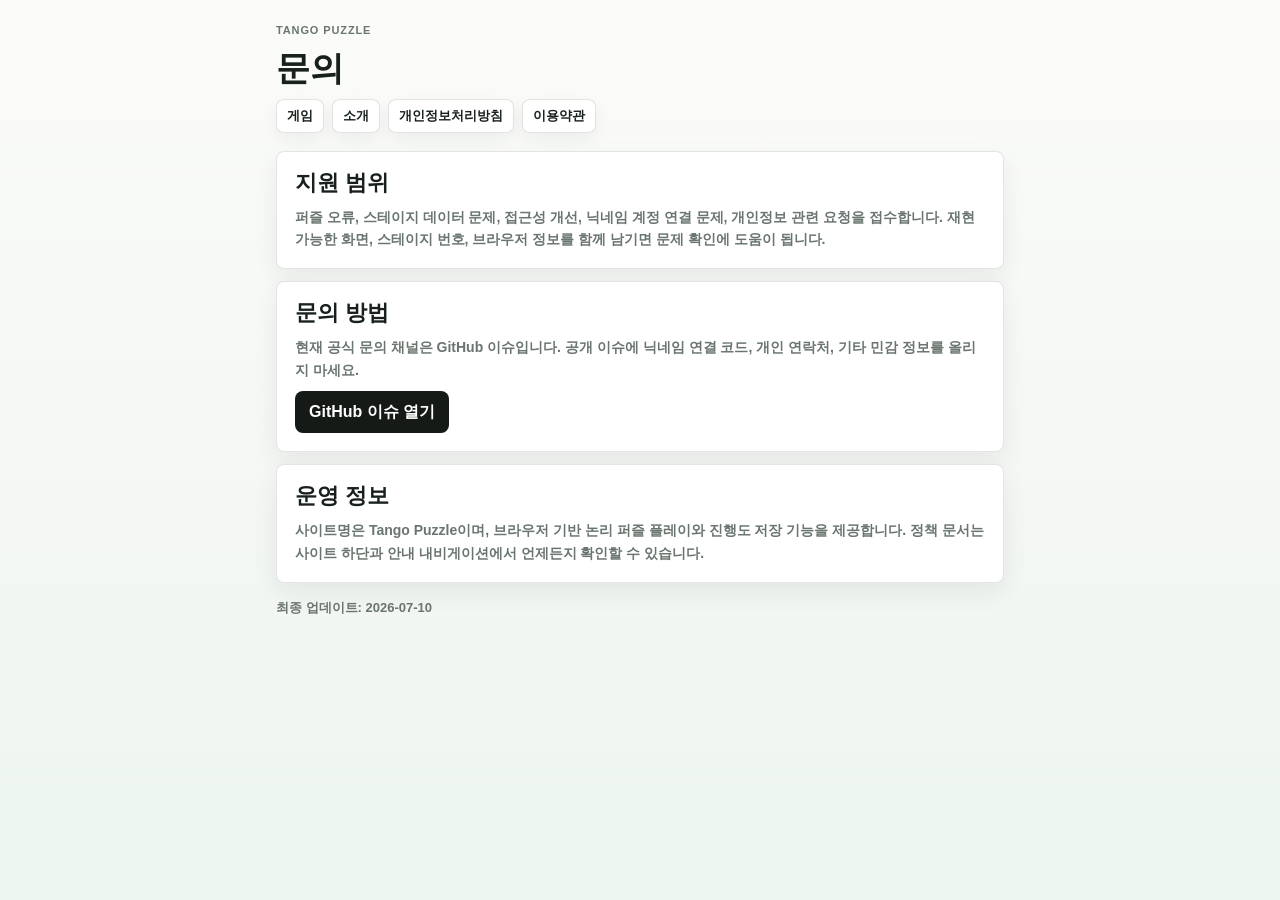
==== contact.html @ cd2e4e05 "Prepare site for AdSense review" ====
<!doctype html>
<html lang="ko">
  <head>
    <meta charset="UTF-8" />
    <meta name="viewport" content="width=device-width, initial-scale=1.0" />
    <title>문의 - Tango</title>
    <meta
      name="description"
      content="Contact page for Tango puzzle game support, issue reports, privacy requests, and puzzle feedback."
    />
    <link rel="stylesheet" href="./assets/web/styles.css?v=20260710-adsense" />
  </head>
  <body>
    <main class="policy-shell">
      <header class="policy-header">
        <p class="eyebrow">Tango Puzzle</p>
        <h1>문의</h1>
        <nav class="site-nav" aria-label="정책 페이지">
          <a href="./index.html">게임</a>
          <a href="./index.html#about">소개</a>
          <a href="./privacy.html">개인정보처리방침</a>
          <a href="./terms.html">이용약관</a>
        </nav>
      </header>

      <section class="policy-content" aria-label="문의 본문">
        <article class="info-block">
          <h2>지원 범위</h2>
          <p>
            퍼즐 오류, 스테이지 데이터 문제, 접근성 개선, 닉네임 계정 연결 문제, 개인정보 관련 요청을
            접수합니다. 재현 가능한 화면, 스테이지 번호, 브라우저 정보를 함께 남기면 문제 확인에 도움이
            됩니다.
          </p>
        </article>

        <article class="info-block">
          <h2>문의 방법</h2>
          <p>
            현재 공식 문의 채널은 GitHub 이슈입니다. 공개 이슈에 닉네임 연결 코드, 개인 연락처, 기타
            민감 정보를 올리지 마세요.
          </p>
          <a class="primary-button policy-action" href="https://github.com/choisw2718/Game_Tango/issues">
            GitHub 이슈 열기
          </a>
        </article>

        <article class="info-block">
          <h2>운영 정보</h2>
          <p>
            사이트명은 Tango Puzzle이며, 브라우저 기반 논리 퍼즐 플레이와 진행도 저장 기능을 제공합니다.
            정책 문서는 사이트 하단과 안내 내비게이션에서 언제든지 확인할 수 있습니다.
          </p>
        </article>

        <p class="policy-updated">최종 업데이트: 2026-07-10</p>
      </section>
    </main>
  </body>
</html>
---- assets/web/styles.css ----
:root {
  --page-bg: #f4f7f3;
  --surface: #ffffff;
  --surface-strong: #eef4ef;
  --line: #dce4dd;
  --text: #18201c;
  --muted: #69756e;
  --button: #151a17;
  --button-text: #ffffff;
  --disabled: #e1e5ea;
  --disabled-text: #8b949e;
  --condition: #59645e;
  --focus: #1d6fd8;
  --error: #d93a2f;
  --success: #0f7c55;
  --accent: #0f8f65;
  --accent-soft: #e6f7ee;
  --hard-accent: #c2475a;
  --hard-soft: #fff0f3;
  --sun: #f0ca2e;
  --shadow: 0 18px 44px rgb(24 32 28 / 0.12);
}

* {
  box-sizing: border-box;
}

body {
  min-height: 100vh;
  margin: 0;
  background:
    linear-gradient(180deg, #fbfcfa 0%, var(--page-bg) 54%, #edf6f1 100%);
  color: var(--text);
  font-family:
    Inter,
    "Segoe UI",
    "Apple SD Gothic Neo",
    "Noto Sans KR",
    sans-serif;
}

button {
  font: inherit;
  touch-action: manipulation;
  -webkit-tap-highlight-color: transparent;
}

.app-shell {
  width: min(100%, 760px);
  margin: 0 auto;
  padding: 20px 16px 34px;
}

.topbar {
  display: flex;
  align-items: center;
  justify-content: space-between;
  gap: 16px;
  margin-bottom: 22px;
}

.topbar-actions {
  display: flex;
  align-items: center;
  gap: 8px;
}

.site-nav {
  display: flex;
  flex-wrap: wrap;
  gap: 8px;
  margin: -8px 0 22px;
}

.site-nav a {
  display: inline-flex;
  min-height: 34px;
  align-items: center;
  border: 1px solid rgb(24 32 28 / 0.12);
  border-radius: 8px;
  padding: 7px 10px;
  background: rgb(255 255 255 / 0.84);
  color: var(--text);
  font-size: 13px;
  font-weight: 900;
  text-decoration: none;
  box-shadow: 0 6px 16px rgb(24 32 28 / 0.06);
}

.site-nav a:hover,
.site-nav a:focus-visible {
  border-color: color-mix(in srgb, var(--accent) 46%, white);
  color: var(--accent);
}

.account-bar {
  display: flex;
  min-width: 0;
  flex: 1;
  align-items: center;
  justify-content: flex-end;
  gap: 8px;
}

.account-label {
  color: var(--muted);
  font-size: 12px;
  font-weight: 900;
}

#accountNickname {
  max-width: 140px;
  overflow: hidden;
  text-overflow: ellipsis;
  white-space: nowrap;
  font-size: 14px;
}

.link-code-text {
  border-radius: 8px;
  padding: 8px 10px;
  background: var(--accent-soft);
  color: var(--accent);
  font-size: 13px;
  font-weight: 900;
  white-space: nowrap;
}

.eyebrow {
  margin: 0 0 2px;
  color: var(--muted);
  font-size: 11px;
  font-weight: 800;
  letter-spacing: 0.08em;
  text-transform: uppercase;
}

h1,
h2 {
  margin: 0;
  line-height: 1;
}

h1 {
  font-size: 32px;
  letter-spacing: 0;
}

h2 {
  font-size: 20px;
}

.menu-tab {
  min-height: 38px;
  border: 1px solid rgb(24 32 28 / 0.12);
  border-radius: 8px;
  padding: 8px 16px;
  background: rgb(255 255 255 / 0.86);
  color: var(--text);
  cursor: pointer;
  font-weight: 900;
  box-shadow: 0 8px 20px rgb(24 32 28 / 0.08);
}

.menu-tab.is-active {
  border-color: var(--button);
  background: var(--button);
  color: var(--button-text);
}

.tutorial-tab {
  background: var(--accent-soft);
  color: var(--accent);
}

.screen {
  width: 100%;
}

.site-info {
  display: grid;
  gap: 12px;
  margin-top: 30px;
  padding-top: 22px;
  border-top: 1px solid var(--line);
}

.info-block {
  display: grid;
  gap: 10px;
  border: 1px solid rgb(24 32 28 / 0.12);
  border-radius: 8px;
  padding: 18px;
  background: var(--surface);
  box-shadow: 0 10px 26px rgb(24 32 28 / 0.07);
}

.info-block h2 {
  font-size: 22px;
  line-height: 1.18;
}

.info-block p {
  margin: 0;
  color: var(--muted);
  font-size: 14px;
  font-weight: 800;
  line-height: 1.6;
}

.info-list {
  display: grid;
  gap: 8px;
  margin: 0;
  padding-left: 22px;
  color: var(--muted);
  font-size: 14px;
  font-weight: 800;
  line-height: 1.55;
}

.info-list strong {
  color: var(--text);
}

.text-link {
  color: var(--accent);
  font-weight: 900;
  text-decoration-thickness: 2px;
  text-underline-offset: 3px;
}

.site-footer {
  display: flex;
  flex-wrap: wrap;
  gap: 10px 14px;
  margin-top: 18px;
  padding-top: 14px;
  border-top: 1px solid var(--line);
  color: var(--muted);
  font-size: 13px;
  font-weight: 800;
}

.site-footer a {
  color: var(--text);
  text-decoration: none;
}

.site-footer a:hover,
.site-footer a:focus-visible {
  color: var(--accent);
  text-decoration: underline;
  text-underline-offset: 3px;
}

.policy-shell {
  width: min(100%, 760px);
  margin: 0 auto;
  padding: 24px 16px 38px;
}

.policy-header {
  display: grid;
  gap: 12px;
  margin-bottom: 18px;
}

.policy-header h1 {
  font-size: 34px;
  line-height: 1.08;
}

.policy-header .site-nav {
  margin: 0;
}

.policy-content {
  display: grid;
  gap: 12px;
}

.policy-updated {
  margin: 4px 0 0;
  color: var(--muted);
  font-size: 13px;
  font-weight: 800;
}

.policy-action {
  display: inline-flex;
  width: fit-content;
  align-items: center;
  justify-content: center;
  text-decoration: none;
}

.account-screen {
  display: grid;
  gap: 16px;
}

.account-hero {
  display: grid;
  gap: 10px;
  margin: 2px 0 4px;
}

.account-hero h2 {
  font-size: 30px;
  line-height: 1.08;
}

.account-hero p {
  max-width: 560px;
  margin: 0;
  color: var(--muted);
  font-size: 15px;
  font-weight: 800;
  line-height: 1.45;
}

.account-grid {
  display: grid;
  grid-template-columns: repeat(2, minmax(0, 1fr));
  gap: 12px;
}

.account-card {
  display: grid;
  gap: 10px;
  border: 1px solid rgb(24 32 28 / 0.12);
  border-radius: 8px;
  padding: 16px;
  background: var(--surface);
  box-shadow: 0 10px 26px rgb(24 32 28 / 0.08);
}

.account-card h3 {
  margin: 0;
  font-size: 18px;
  line-height: 1.15;
}

.account-card p {
  margin: 6px 0 0;
  color: var(--muted);
  font-size: 13px;
  font-weight: 800;
  line-height: 1.4;
}

.guest-panel {
  display: grid;
  gap: 10px;
  border: 1px solid color-mix(in srgb, var(--accent) 34%, white);
  border-radius: 8px;
  padding: 14px;
  background: var(--accent-soft);
}

.guest-panel p {
  margin: 0;
  color: var(--muted);
  font-size: 13px;
  font-weight: 800;
  line-height: 1.45;
}

.guest-button {
  display: inline-flex;
  width: min(100%, 220px);
  align-items: center;
  justify-content: center;
  justify-self: start;
  background: var(--accent);
  color: var(--button-text);
  box-shadow: 0 12px 24px rgb(15 143 101 / 0.22);
  transition:
    box-shadow 140ms ease,
    transform 140ms ease;
}

.guest-button:not(:disabled):hover {
  box-shadow: 0 16px 30px rgb(15 143 101 / 0.3);
  transform: translateY(-1px);
}

.guest-button:disabled {
  background: var(--disabled);
  color: var(--disabled-text);
  box-shadow: none;
  transform: none;
}

.field-label {
  color: var(--text);
  font-size: 12px;
  font-weight: 900;
}

.text-input {
  min-height: 42px;
  width: 100%;
  border: 1px solid var(--line);
  border-radius: 8px;
  padding: 9px 11px;
  background: var(--surface);
  color: var(--text);
  font: inherit;
  font-weight: 800;
}

.text-input:focus {
  border-color: color-mix(in srgb, var(--focus) 60%, white);
  outline: 3px solid color-mix(in srgb, var(--focus) 18%, white);
}

.account-status {
  border: 1px solid var(--line);
  border-radius: 8px;
  padding: 10px 12px;
  background: var(--surface);
}

.account-alert-modal {
  position: fixed;
  z-index: 25;
  inset: 0;
  display: grid;
  place-items: center;
  padding: 18px;
}

.account-alert-backdrop {
  position: absolute;
  inset: 0;
  background: rgb(24 32 28 / 0.52);
}

.account-alert-panel {
  position: relative;
  z-index: 1;
  display: grid;
  width: min(100%, 430px);
  gap: 12px;
  border: 1px solid color-mix(in srgb, var(--error) 26%, var(--line));
  border-radius: 8px;
  padding: 26px;
  background: var(--surface);
  box-shadow: 0 24px 70px rgb(24 32 28 / 0.24);
  text-align: center;
  animation: completion-pop 300ms cubic-bezier(0.18, 0.9, 0.22, 1.18);
}

.account-alert-kicker,
.account-alert-message {
  margin: 0;
}

.account-alert-kicker {
  justify-self: center;
  border-radius: 999px;
  padding: 5px 10px;
  background: color-mix(in srgb, var(--error) 10%, white);
  color: var(--error);
  font-size: 12px;
  font-weight: 900;
  line-height: 1;
}

.account-alert-panel h2 {
  color: var(--error);
  font-size: 30px;
  line-height: 1.08;
}

.account-alert-message {
  color: var(--muted);
  font-size: 14px;
  font-weight: 800;
  line-height: 1.4;
}

.account-alert-panel .primary-button {
  min-height: 46px;
}

.menu-hero {
  display: grid;
  grid-template-columns: minmax(0, 1fr) 158px;
  align-items: center;
  gap: 18px;
  margin: 2px 0 20px;
}

.menu-copy h2 {
  max-width: 420px;
  font-size: 34px;
  line-height: 1.06;
}

.menu-copy p {
  max-width: 430px;
  margin: 10px 0 0;
  color: var(--muted);
  font-size: 15px;
  font-weight: 800;
  line-height: 1.45;
}

.menu-preview {
  position: relative;
  display: grid;
  width: 158px;
  height: 108px;
  grid-template-columns: repeat(3, 1fr);
  justify-self: end;
  overflow: hidden;
  border: 1px solid rgb(24 32 28 / 0.14);
  border-radius: 8px;
  background: var(--surface);
  box-shadow: var(--shadow);
  transform: rotate(-2deg);
}

.preview-cell {
  position: relative;
  display: grid;
  place-items: center;
  border-right: 1px solid var(--line);
  border-bottom: 1px solid var(--line);
}

.preview-cell:nth-child(3n) {
  border-right: 0;
}

.preview-cell:nth-child(n + 4) {
  border-bottom: 0;
}

.preview-cell::after {
  content: "";
  width: 24px;
  aspect-ratio: 1;
  border-radius: 50%;
}

.preview-cell.filled::after {
  background: var(--button);
}

.preview-cell.hollow::after {
  border: 4px solid var(--button);
}

.preview-mark {
  position: absolute;
  display: grid;
  width: 26px;
  height: 26px;
  place-items: center;
  border-radius: 999px;
  background: var(--surface);
  color: var(--condition);
  font-size: 18px;
  font-weight: 900;
  box-shadow: 0 4px 12px rgb(24 32 28 / 0.16);
}

.preview-mark.equal {
  left: 47px;
  top: 41px;
}

.preview-mark.cross {
  right: 35px;
  bottom: 20px;
}

.screen-title {
  margin-bottom: 16px;
}

.screen-title p,
.screen-meta {
  margin: 6px 0 0;
  color: var(--muted);
  font-size: 13px;
  font-weight: 800;
  line-height: 1.35;
}

.step-label {
  display: inline-flex;
  align-items: center;
  min-height: 24px;
  margin-bottom: 8px;
  border-radius: 999px;
  padding: 4px 9px;
  background: var(--accent-soft);
  color: var(--accent);
  font-size: 12px;
  font-weight: 900;
}

.screen-head {
  display: flex;
  align-items: center;
  justify-content: space-between;
  gap: 12px;
  margin-bottom: 16px;
}

.profile-screen {
  display: grid;
  gap: 16px;
}

.profile-summary {
  display: grid;
  grid-template-columns: minmax(0, 2fr) minmax(180px, 1fr);
  gap: 12px;
}

.profile-stat {
  display: grid;
  min-height: 140px;
  align-content: space-between;
  gap: 18px;
  border: 1px solid rgb(24 32 28 / 0.12);
  border-radius: 8px;
  padding: 18px;
  background: var(--surface);
  box-shadow: 0 10px 26px rgb(24 32 28 / 0.08);
}

.profile-stat-primary {
  background:
    linear-gradient(145deg, var(--accent-soft) 0%, #ffffff 48%, #ffffff 100%);
}

.profile-stat-label {
  color: var(--muted);
  font-size: 12px;
  font-weight: 900;
  line-height: 1.2;
}

.profile-stat-value {
  color: var(--text);
  font-size: 34px;
  font-weight: 900;
  line-height: 1;
}

.profile-stat-primary .profile-stat-value {
  color: var(--accent);
  font-size: 48px;
}

.choice-grid {
  display: grid;
  grid-template-columns: repeat(2, minmax(0, 1fr));
  gap: 12px;
  margin-bottom: 14px;
}

.choice-card {
  --card-accent: var(--accent);
  --card-soft: var(--accent-soft);
  position: relative;
  display: flex;
  min-height: 188px;
  flex-direction: column;
  gap: 9px;
  overflow: hidden;
  border: 1px solid rgb(24 32 28 / 0.12);
  border-radius: 8px;
  padding: 16px;
  background:
    linear-gradient(145deg, var(--card-soft) 0%, #ffffff 42%, #ffffff 100%);
  color: var(--text);
  cursor: pointer;
  text-align: left;
  box-shadow: 0 10px 26px rgb(24 32 28 / 0.08);
  transition:
    border-color 140ms ease,
    box-shadow 140ms ease,
    transform 140ms ease;
}

.choice-card::before {
  content: "";
  position: absolute;
  inset: 0 auto 0 0;
  width: 5px;
  background: var(--card-accent);
}

.choice-easy {
  --card-accent: var(--accent);
  --card-soft: var(--accent-soft);
}

.choice-hard {
  --card-accent: var(--hard-accent);
  --card-soft: var(--hard-soft);
}

.choice-card:not(:disabled):hover,
.choice-card.is-active {
  border-color: color-mix(in srgb, var(--card-accent) 42%, white);
  box-shadow: 0 18px 38px rgb(24 32 28 / 0.15);
  transform: translateY(-2px);
}

.choice-card:disabled {
  background: var(--disabled);
  color: var(--disabled-text);
  cursor: default;
  box-shadow: none;
}

.choice-card:disabled::before {
  background: var(--disabled-text);
}

.choice-head,
.choice-footer {
  display: flex;
  align-items: center;
  justify-content: space-between;
  gap: 10px;
}

.choice-kicker {
  align-self: flex-start;
  border-radius: 999px;
  padding: 5px 10px;
  background: rgb(255 255 255 / 0.78);
  color: var(--card-accent);
  font-size: 12px;
  font-weight: 900;
  box-shadow: inset 0 0 0 1px rgb(24 32 28 / 0.08);
}

.choice-visual {
  display: grid;
  width: 48px;
  height: 48px;
  grid-template-columns: repeat(2, 1fr);
  gap: 4px;
  border-radius: 8px;
  padding: 5px;
  background: rgb(255 255 255 / 0.72);
  box-shadow: inset 0 0 0 1px rgb(24 32 28 / 0.08);
}

.choice-dot {
  display: block;
  border-radius: 50%;
  background: color-mix(in srgb, var(--card-accent) 14%, white);
}

.choice-dot.filled {
  background: var(--button);
}

.choice-dot.hollow {
  border: 3px solid var(--button);
  background: transparent;
}

.choice-title {
  margin-top: 2px;
  font-size: 34px;
  line-height: 1;
  font-weight: 900;
}

.choice-subtitle {
  color: var(--text);
  font-size: 13px;
  font-weight: 900;
  line-height: 1.25;
}

.choice-count,
.choice-progress {
  color: var(--muted);
  font-size: 13px;
  font-weight: 800;
  line-height: 1.25;
}

.choice-progressbar {
  display: block;
  width: 100%;
  height: 8px;
  overflow: hidden;
  border-radius: 999px;
  background: rgb(24 32 28 / 0.08);
}

.choice-progressbar span {
  display: block;
  height: 100%;
  border-radius: inherit;
  background: var(--card-accent);
}

.choice-action {
  display: inline-flex;
  align-self: flex-start;
  min-height: 32px;
  align-items: center;
  border-radius: 8px;
  padding: 6px 11px;
  background: var(--card-accent);
  color: var(--button-text);
  font-size: 13px;
  font-weight: 900;
}

.choice-card:disabled .choice-count,
.choice-card:disabled .choice-progress,
.choice-card:disabled .choice-subtitle,
.choice-card:disabled .choice-action {
  color: var(--disabled-text);
}

.choice-card:disabled .choice-action {
  background: color-mix(in srgb, var(--disabled) 70%, white);
}

.stage-grid {
  display: grid;
  grid-template-columns: repeat(auto-fill, minmax(128px, 1fr));
  gap: 8px;
  margin-bottom: 12px;
}

.stage-card {
  display: flex;
  min-height: 96px;
  flex-direction: column;
  justify-content: space-between;
  gap: 6px;
  border: 2px solid var(--line);
  border-radius: 8px;
  padding: 10px;
  background: var(--surface);
  color: var(--text);
  cursor: pointer;
  text-align: left;
}

.stage-card.is-active {
  border-color: var(--accent);
  background: var(--accent-soft);
  color: var(--text);
}

.stage-card.is-cleared:not(.is-active) {
  border-color: color-mix(in srgb, var(--success) 38%, var(--line));
}

.stage-card.is-locked {
  background: var(--disabled);
  color: var(--disabled-text);
  cursor: default;
}

.stage-card-title {
  font-size: 16px;
  font-weight: 900;
}

.stage-card-state {
  font-size: 12px;
  font-weight: 800;
  line-height: 1.25;
}

.stage-card-state {
  align-self: flex-start;
  border-radius: 999px;
  padding: 3px 8px;
  background: color-mix(in srgb, var(--success) 10%, white);
  color: var(--success);
}

.stage-card.is-active .stage-card-state {
  background: var(--accent);
  color: var(--button-text);
}

.stage-card.is-locked .stage-card-state {
  background: transparent;
  color: currentColor;
}

.game-head {
  display: flex;
  align-items: start;
  justify-content: space-between;
  gap: 12px;
  margin-bottom: 10px;
}

.game-actions {
  display: grid;
  grid-template-columns: 1fr 1fr;
  gap: 10px;
  margin-bottom: 12px;
}

.tool-panel {
  display: grid;
  grid-template-columns: repeat(4, minmax(0, 1fr));
  gap: 8px;
  margin-top: 10px;
  margin-bottom: 12px;
}

.primary-button,
.secondary-button,
.tool-button {
  min-height: 42px;
  border: 0;
  border-radius: 8px;
  padding: 9px 14px;
  font-weight: 900;
}

.compact-button {
  min-height: 38px;
  flex: 0 0 auto;
  padding-inline: 12px;
}

.primary-button {
  background: var(--button);
  color: var(--button-text);
}

.secondary-button,
.tool-button {
  background: var(--surface-strong);
  color: var(--text);
}

.primary-button:not(:disabled),
.secondary-button:not(:disabled),
.tool-button:not(:disabled) {
  cursor: pointer;
}

.primary-button:disabled,
.secondary-button:disabled,
.tool-button:disabled,
.menu-tab:disabled {
  background: var(--disabled);
  color: var(--disabled-text);
  cursor: default;
}

.status {
  min-height: 22px;
  margin: 0;
  color: var(--muted);
  font-size: 14px;
  font-weight: 800;
  line-height: 1.45;
}

.status:empty {
  display: none;
}

.status-panel {
  margin: 0;
  border: 1px solid var(--line);
  border-radius: 8px;
  padding: 9px 12px;
  background: var(--surface);
  color: var(--text);
}

.puzzle-meta {
  min-height: 20px;
  margin: 0;
  color: var(--muted);
  font-size: 12px;
  font-weight: 800;
}

.timer-text {
  min-height: 24px;
  margin: 0;
  white-space: nowrap;
  color: var(--text);
  font-size: 16px;
  font-weight: 900;
}

.hint-text {
  min-height: 42px;
  margin: 0;
  padding: 10px 12px;
  border: 1px solid var(--line);
  border-radius: 8px;
  background: var(--surface);
  color: var(--text);
  font-size: 14px;
  font-weight: 800;
  line-height: 1.4;
}

.hint-text:empty {
  display: none;
}

.board-section {
  width: 100%;
  margin-bottom: 10px;
}

.board-feedback {
  display: grid;
  gap: 8px;
}

.board-frame {
  --size: 6;
  position: relative;
  width: 100%;
  aspect-ratio: 1;
  overflow: hidden;
  border: 1px solid var(--line);
  border-radius: 8px;
  background: var(--surface);
  touch-action: manipulation;
  user-select: none;
  -webkit-user-select: none;
}

.board-grid {
  position: absolute;
  inset: 0;
  display: grid;
  grid-template-columns: repeat(var(--size), 1fr);
  grid-template-rows: repeat(var(--size), 1fr);
  touch-action: manipulation;
}

.cell {
  display: grid;
  place-items: center;
  min-width: 0;
  min-height: 0;
  border: 0;
  border-right: 1px solid var(--line);
  border-bottom: 1px solid var(--line);
  background: var(--surface);
  cursor: pointer;
  padding: 0;
  touch-action: manipulation;
  user-select: none;
  -webkit-user-select: none;
}

.cell.given {
  background: var(--surface-strong);
  cursor: default;
}

.cell.violation {
  box-shadow: inset 0 0 0 4px color-mix(in srgb, var(--error) 82%, white);
}

.cell.hint-support {
  box-shadow: inset 0 0 0 3px #b79b60;
}

.cell.hint-target {
  box-shadow: inset 0 0 0 4px var(--focus);
}

.cell.hint-mistake {
  box-shadow: inset 0 0 0 4px var(--error);
}

.symbol {
  display: block;
  width: clamp(28px, calc(100% - 34px), 48px);
  aspect-ratio: 1;
  border-radius: 50%;
  pointer-events: none;
  user-select: none;
  -webkit-user-select: none;
}

.symbol.filled {
  background: #111111;
}

.symbol.hollow {
  border: clamp(3px, 0.8vw, 5px) solid #111111;
  background: transparent;
}

.condition-layer {
  position: absolute;
  inset: 0;
  pointer-events: none;
}

.condition {
  position: absolute;
  display: grid;
  place-items: center;
  width: 28px;
  height: 28px;
  transform: translate(-50%, -50%);
  color: var(--condition);
  font-size: clamp(18px, 4vw, 24px);
  font-weight: 900;
  line-height: 1;
  text-shadow:
    -3px 0 var(--surface),
    3px 0 var(--surface),
    0 -3px var(--surface),
    0 3px var(--surface);
}

body.modal-open {
  overflow: hidden;
}

.completion-modal {
  position: fixed;
  z-index: 30;
  inset: 0;
  display: grid;
  place-items: center;
  padding: 18px;
}

.completion-backdrop {
  position: absolute;
  z-index: 0;
  inset: 0;
  background: rgb(24 32 28 / 0.5);
}

.completion-confetti {
  position: absolute;
  z-index: 1;
  inset: 0;
  overflow: hidden;
  pointer-events: none;
}

.confetti-piece {
  position: absolute;
  top: -26px;
  left: calc(var(--x) * 1%);
  width: var(--piece-width);
  height: var(--piece-height);
  border-radius: 2px;
  background: var(--piece-color);
  opacity: 0;
  transform: translate3d(0, -20px, 0) rotate(0deg);
  animation: confetti-fall var(--duration) cubic-bezier(0.17, 0.67, 0.23, 0.99) forwards;
  animation-delay: var(--delay);
}

.confetti-piece.is-round {
  border-radius: 999px;
}

.completion-panel {
  position: relative;
  z-index: 2;
  display: grid;
  width: min(100%, 430px);
  gap: 12px;
  border: 1px solid color-mix(in srgb, var(--success) 20%, var(--line));
  border-radius: 8px;
  padding: 26px;
  background: var(--surface);
  box-shadow: 0 24px 70px rgb(24 32 28 / 0.24);
  text-align: center;
}

.completion-modal.is-celebrating .completion-panel {
  animation: completion-pop 360ms cubic-bezier(0.18, 0.9, 0.22, 1.18);
}

.completion-kicker,
.completion-time,
.completion-rank,
.completion-description {
  margin: 0;
}

.completion-kicker {
  justify-self: center;
  border-radius: 999px;
  padding: 5px 10px;
  background: var(--accent-soft);
  color: var(--success);
  font-size: 12px;
  font-weight: 900;
  line-height: 1;
}

.completion-panel h2 {
  color: var(--success);
  font-size: 42px;
  line-height: 1;
}

.completion-time {
  color: var(--text);
  font-size: 22px;
  font-weight: 900;
  line-height: 1.2;
}

.completion-rank {
  color: var(--success);
  font-size: 15px;
  font-weight: 900;
  line-height: 1.35;
}

.completion-description {
  color: var(--muted);
  font-size: 14px;
  font-weight: 800;
  line-height: 1.4;
}

.completion-actions {
  display: grid;
  grid-template-columns: repeat(auto-fit, minmax(112px, 1fr));
  gap: 8px;
  margin-top: 4px;
}

.completion-actions .primary-button,
.completion-actions .secondary-button {
  min-height: 44px;
}

@keyframes completion-pop {
  0% {
    transform: scale(0.94);
  }

  70% {
    transform: scale(1.025);
  }

  100% {
    transform: scale(1);
  }
}

@keyframes confetti-fall {
  0% {
    opacity: 0;
    transform: translate3d(0, -28px, 0) rotate(0deg);
  }

  12% {
    opacity: 1;
  }

  100% {
    opacity: 0;
    transform: translate3d(var(--drift), 110vh, 0) rotate(var(--rotate));
  }
}

@media (prefers-reduced-motion: reduce) {
  .account-alert-panel,
  .completion-modal.is-celebrating .completion-panel,
  .confetti-piece {
    animation: none;
  }
}

.tutorial-modal {
  position: fixed;
  z-index: 20;
  inset: 0;
  display: grid;
  place-items: center;
  padding: 18px;
}

.tutorial-backdrop {
  position: absolute;
  inset: 0;
  background: rgb(24 32 28 / 0.5);
}

.tutorial-panel {
  position: relative;
  display: grid;
  width: min(100%, 520px);
  max-height: min(680px, calc(100vh - 36px));
  gap: 18px;
  overflow: auto;
  border-radius: 8px;
  padding: 22px;
  background: var(--surface);
  box-shadow: 0 24px 70px rgb(24 32 28 / 0.24);
}

.tutorial-head {
  display: flex;
  align-items: flex-start;
  justify-content: space-between;
  gap: 16px;
}

.tutorial-close {
  display: grid;
  width: 38px;
  height: 38px;
  flex: 0 0 auto;
  place-items: center;
  border: 1px solid var(--line);
  border-radius: 8px;
  background: var(--surface-strong);
  color: var(--text);
  cursor: pointer;
  font-size: 26px;
  font-weight: 800;
  line-height: 1;
}

.tutorial-body {
  display: grid;
  gap: 14px;
}

.tutorial-page {
  display: grid;
  gap: 14px;
}

.tutorial-step-indicator {
  justify-self: start;
  border-radius: 999px;
  padding: 4px 9px;
  background: var(--accent-soft);
  color: var(--accent);
  font-size: 12px;
  font-weight: 900;
  line-height: 1;
}

.tutorial-page-title {
  margin: 0;
  color: var(--text);
  font-size: 22px;
  line-height: 1.1;
}

.tutorial-body p {
  margin: 0;
  color: var(--text);
  font-size: 15px;
  font-weight: 800;
  line-height: 1.5;
}

.tutorial-rules,
.tutorial-features {
  display: grid;
  gap: 10px;
  margin: 0;
  padding-left: 22px;
  color: var(--muted);
  font-size: 14px;
  font-weight: 800;
  line-height: 1.5;
}

.tutorial-rules strong,
.tutorial-features strong {
  color: var(--text);
  font-size: 16px;
}

.tutorial-layout-map {
  display: grid;
  gap: 8px;
  border: 1px solid var(--line);
  border-radius: 8px;
  padding: 10px;
  background: var(--surface-strong);
}

.tutorial-map-row,
.tutorial-map-tools {
  display: grid;
  gap: 8px;
}

.tutorial-map-row {
  grid-template-columns: 1fr 1fr;
}

.tutorial-map-tools {
  grid-template-columns: repeat(2, minmax(0, 1fr));
}

.tutorial-map-row span,
.tutorial-map-tools span,
.button-name {
  display: inline-flex;
  align-items: center;
  justify-content: center;
  min-height: 30px;
  border: 1px solid rgb(24 32 28 / 0.12);
  border-radius: 8px;
  padding: 5px 8px;
  background: var(--surface);
  color: var(--text);
  font-size: 12px;
  font-weight: 900;
  line-height: 1.2;
}

.tutorial-map-board {
  display: grid;
  min-height: 132px;
  place-items: center;
  border: 2px dashed color-mix(in srgb, var(--condition) 45%, white);
  border-radius: 8px;
  background:
    linear-gradient(var(--line) 1px, transparent 1px),
    linear-gradient(90deg, var(--line) 1px, transparent 1px),
    var(--surface);
  background-size: 25% 25%;
  color: var(--muted);
  font-size: 13px;
  font-weight: 900;
}

.button-name {
  min-height: 24px;
  margin: 0 2px;
  vertical-align: middle;
}

.tutorial-actions {
  display: grid;
  grid-template-columns: minmax(0, 1fr) minmax(0, 1fr);
  gap: 8px;
}

.tutorial-actions .primary-button {
  min-height: 48px;
}

.tutorial-next,
.tutorial-start {
  width: 100%;
  min-height: 48px;
}

.tutorial-prev.is-hidden + .tutorial-next {
  grid-column: 1 / -1;
}

.primary-button:focus-visible,
.secondary-button:focus-visible,
.tool-button:focus-visible,
.menu-tab:focus-visible,
.tutorial-close:focus-visible,
.choice-card:focus-visible,
.stage-card:focus-visible,
.cell:focus-visible,
.text-input:focus-visible {
  outline: 3px solid color-mix(in srgb, var(--focus) 70%, white);
  outline-offset: 2px;
}

.is-hidden {
  display: none;
}

@media (max-width: 420px) {
  .app-shell {
    padding-inline: 10px;
  }

  .topbar {
    align-items: flex-start;
    flex-direction: column;
    gap: 12px;
  }

  .account-bar {
    width: 100%;
    flex-wrap: wrap;
    justify-content: flex-start;
  }

  .topbar-actions {
    width: 100%;
  }

  .topbar-actions .menu-tab {
    flex: 1;
    padding-inline: 10px;
  }

  .site-nav {
    margin-top: -4px;
  }

  .site-nav a {
    flex: 1 1 auto;
    justify-content: center;
  }

  .info-block,
  .policy-shell {
    padding-inline: 14px;
  }

  .menu-hero {
    grid-template-columns: 1fr;
    gap: 12px;
    margin-bottom: 14px;
  }

  .account-grid {
    grid-template-columns: 1fr;
  }

  .account-hero h2 {
    font-size: 26px;
  }

  .guest-button {
    width: 100%;
  }

  .menu-copy h2 {
    font-size: 28px;
  }

  .menu-preview {
    width: 132px;
    height: 90px;
    justify-self: start;
  }

  .choice-card {
    min-height: 166px;
    padding: 12px;
  }

  .choice-visual {
    width: 40px;
    height: 40px;
  }

  .choice-title {
    font-size: 26px;
  }

  .choice-subtitle {
    font-size: 12px;
  }

  .choice-footer {
    align-items: stretch;
    flex-direction: column;
  }

  .stage-grid {
    grid-template-columns: repeat(2, minmax(0, 1fr));
  }

  .profile-summary {
    grid-template-columns: 1fr;
  }

  .profile-stat {
    min-height: 116px;
    padding: 16px;
  }

  .profile-stat-primary .profile-stat-value {
    font-size: 36px;
  }

  .game-head,
  .screen-head {
    align-items: stretch;
    flex-direction: column;
  }

  .game-actions,
  .tool-panel {
    grid-template-columns: 1fr 1fr;
  }

  .tutorial-modal {
    padding: 10px;
  }

  .account-alert-modal {
    padding: 10px;
  }

  .completion-modal {
    padding: 10px;
  }

  .account-alert-panel {
    padding: 22px 18px;
  }

  .completion-panel {
    padding: 22px 18px;
  }

  .tutorial-panel {
    max-height: calc(100vh - 20px);
    gap: 14px;
    padding: 18px;
  }

  .tutorial-map-board {
    min-height: 110px;
  }

  .tutorial-map-row,
  .tutorial-map-tools {
    grid-template-columns: 1fr;
  }
}
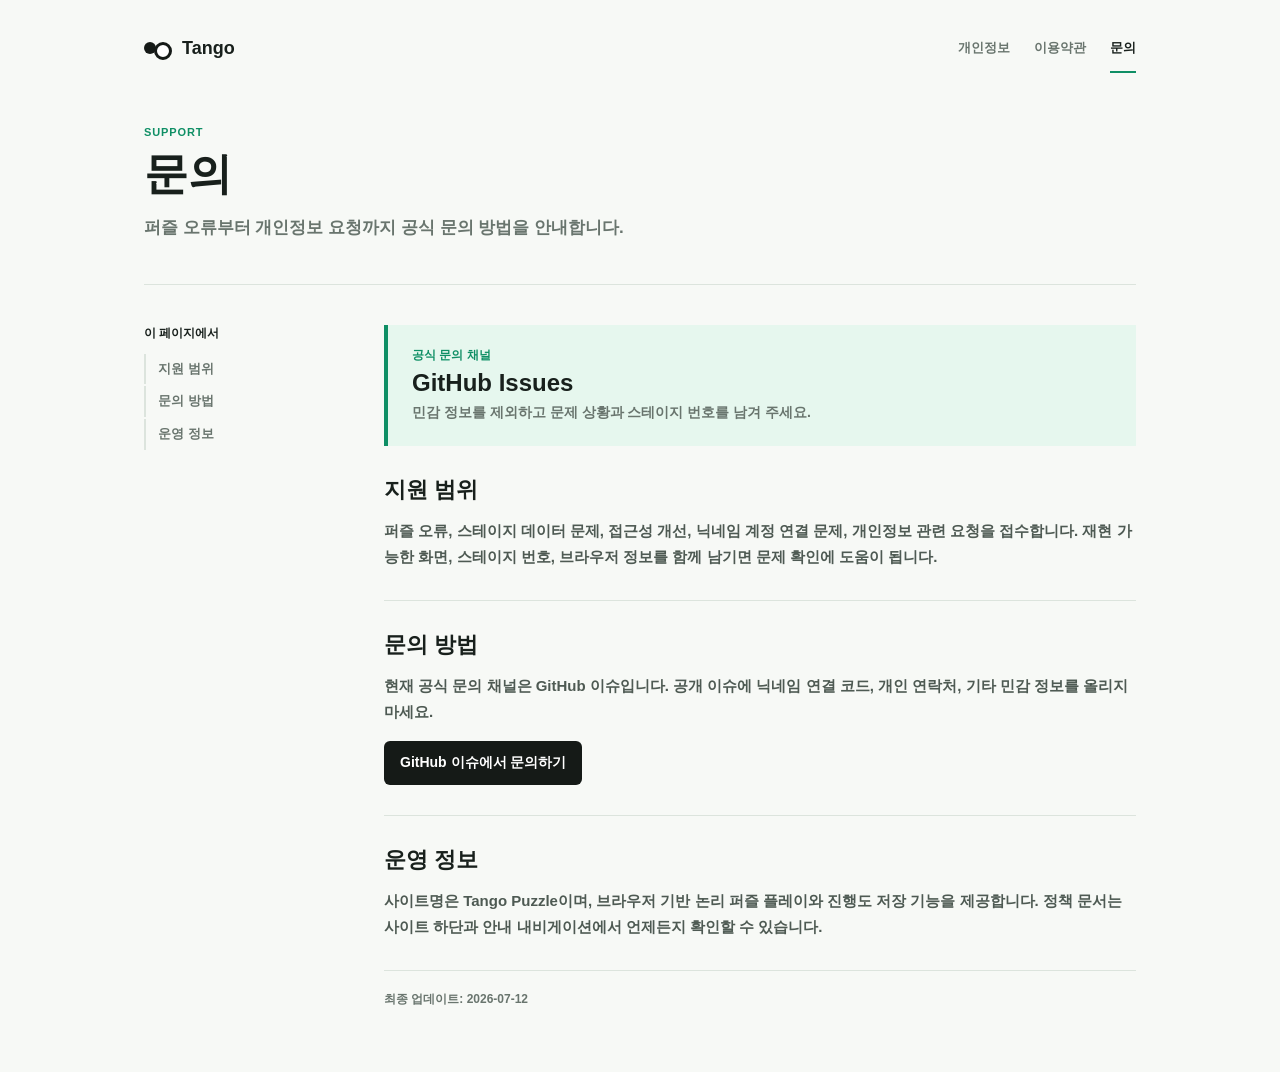
==== commit 859f476d: "Polish AdSense policy pages" ====
--- a/contact.html
+++ b/contact.html
@@ -8,52 +8,75 @@
       name="description"
       content="Contact page for Tango puzzle game support, issue reports, privacy requests, and puzzle feedback."
     />
-    <link rel="stylesheet" href="./assets/web/styles.css?v=20260710-adsense" />
+    <link rel="stylesheet" href="./assets/web/styles.css?v=20260712-policy" />
   </head>
-  <body>
+  <body class="policy-page">
     <main class="policy-shell">
       <header class="policy-header">
-        <p class="eyebrow">Tango Puzzle</p>
-        <h1>문의</h1>
-        <nav class="site-nav" aria-label="정책 페이지">
-          <a href="./index.html">게임</a>
-          <a href="./index.html#about">소개</a>
-          <a href="./privacy.html">개인정보처리방침</a>
-          <a href="./terms.html">이용약관</a>
-        </nav>
+        <div class="policy-topbar">
+          <a class="policy-brand" href="./index.html" aria-label="Tango 게임으로 돌아가기">
+            <span class="policy-brand-mark" aria-hidden="true"></span>
+            Tango
+          </a>
+          <nav class="policy-nav" aria-label="정책 페이지">
+            <a href="./privacy.html">개인정보</a>
+            <a href="./terms.html">이용약관</a>
+            <a aria-current="page" href="./contact.html">문의</a>
+          </nav>
+        </div>
+        <div class="policy-heading">
+          <p class="eyebrow">Support</p>
+          <h1>문의</h1>
+          <p class="policy-lede">퍼즐 오류부터 개인정보 요청까지 공식 문의 방법을 안내합니다.</p>
+        </div>
       </header>
 
-      <section class="policy-content" aria-label="문의 본문">
-        <article class="info-block">
-          <h2>지원 범위</h2>
-          <p>
-            퍼즐 오류, 스테이지 데이터 문제, 접근성 개선, 닉네임 계정 연결 문제, 개인정보 관련 요청을
-            접수합니다. 재현 가능한 화면, 스테이지 번호, 브라우저 정보를 함께 남기면 문제 확인에 도움이
-            됩니다.
-          </p>
-        </article>
+      <div class="policy-layout">
+        <aside class="policy-toc" aria-label="페이지 목차">
+          <p>이 페이지에서</p>
+          <a href="#support">지원 범위</a>
+          <a href="#contact-method">문의 방법</a>
+          <a href="#operation">운영 정보</a>
+        </aside>
 
-        <article class="info-block">
-          <h2>문의 방법</h2>
-          <p>
-            현재 공식 문의 채널은 GitHub 이슈입니다. 공개 이슈에 닉네임 연결 코드, 개인 연락처, 기타
-            민감 정보를 올리지 마세요.
-          </p>
-          <a class="primary-button policy-action" href="https://github.com/choisw2718/Game_Tango/issues">
-            GitHub 이슈 열기
-          </a>
-        </article>
+        <section class="policy-content" aria-label="문의 본문">
+          <div class="policy-summary contact-summary">
+            <span class="policy-summary-label">공식 문의 채널</span>
+            <strong>GitHub Issues</strong>
+            <p>민감 정보를 제외하고 문제 상황과 스테이지 번호를 남겨 주세요.</p>
+          </div>
 
-        <article class="info-block">
-          <h2>운영 정보</h2>
-          <p>
-            사이트명은 Tango Puzzle이며, 브라우저 기반 논리 퍼즐 플레이와 진행도 저장 기능을 제공합니다.
-            정책 문서는 사이트 하단과 안내 내비게이션에서 언제든지 확인할 수 있습니다.
-          </p>
-        </article>
+          <article class="policy-section" id="support">
+            <h2>지원 범위</h2>
+            <p>
+              퍼즐 오류, 스테이지 데이터 문제, 접근성 개선, 닉네임 계정 연결 문제, 개인정보 관련 요청을
+              접수합니다. 재현 가능한 화면, 스테이지 번호, 브라우저 정보를 함께 남기면 문제 확인에 도움이
+              됩니다.
+            </p>
+          </article>
 
-        <p class="policy-updated">최종 업데이트: 2026-07-10</p>
-      </section>
+          <article class="policy-section" id="contact-method">
+            <h2>문의 방법</h2>
+            <p>
+              현재 공식 문의 채널은 GitHub 이슈입니다. 공개 이슈에 닉네임 연결 코드, 개인 연락처, 기타
+              민감 정보를 올리지 마세요.
+            </p>
+            <a class="policy-action" href="https://github.com/choisw2718/Game_Tango/issues">
+              GitHub 이슈에서 문의하기
+            </a>
+          </article>
+
+          <article class="policy-section" id="operation">
+            <h2>운영 정보</h2>
+            <p>
+              사이트명은 Tango Puzzle이며, 브라우저 기반 논리 퍼즐 플레이와 진행도 저장 기능을 제공합니다.
+              정책 문서는 사이트 하단과 안내 내비게이션에서 언제든지 확인할 수 있습니다.
+            </p>
+          </article>
+
+          <p class="policy-updated">최종 업데이트: 2026-07-12</p>
+        </section>
+      </div>
     </main>
   </body>
 </html>
--- a/assets/web/styles.css
+++ b/assets/web/styles.css
@@ -254,45 +254,312 @@
   text-underline-offset: 3px;
 }
 
+.policy-page {
+  background: #f7f9f6;
+}
+
 .policy-shell {
-  width: min(100%, 760px);
+  width: min(100%, 1040px);
   margin: 0 auto;
-  padding: 24px 16px 38px;
+  padding: 24px 24px 64px;
 }
 
 .policy-header {
-  display: grid;
-  gap: 12px;
-  margin-bottom: 18px;
-}
-
-.policy-header h1 {
-  font-size: 34px;
-  line-height: 1.08;
-}
-
-.policy-header .site-nav {
-  margin: 0;
-}
-
-.policy-content {
-  display: grid;
-  gap: 12px;
-}
-
-.policy-updated {
-  margin: 4px 0 0;
+  border-bottom: 1px solid var(--line);
+  margin-bottom: 40px;
+}
+
+.policy-topbar {
+  display: flex;
+  min-height: 48px;
+  align-items: center;
+  justify-content: space-between;
+  gap: 24px;
+}
+
+.policy-brand {
+  display: inline-flex;
+  align-items: center;
+  gap: 10px;
+  color: var(--text);
+  font-size: 18px;
+  font-weight: 900;
+  text-decoration: none;
+}
+
+.policy-brand-mark {
+  position: relative;
+  width: 28px;
+  height: 20px;
+}
+
+.policy-brand-mark::before,
+.policy-brand-mark::after {
+  position: absolute;
+  top: 4px;
+  width: 12px;
+  height: 12px;
+  border-radius: 50%;
+  content: "";
+}
+
+.policy-brand-mark::before {
+  left: 0;
+  background: var(--button);
+}
+
+.policy-brand-mark::after {
+  right: 0;
+  border: 3px solid var(--button);
+  background: var(--surface);
+}
+
+.policy-nav {
+  display: flex;
+  align-self: stretch;
+  gap: 24px;
+}
+
+.policy-nav a {
+  display: inline-flex;
+  position: relative;
+  align-items: center;
   color: var(--muted);
   font-size: 13px;
   font-weight: 800;
+  text-decoration: none;
+  white-space: nowrap;
+}
+
+.policy-nav a::after {
+  position: absolute;
+  right: 0;
+  bottom: -1px;
+  left: 0;
+  height: 2px;
+  background: transparent;
+  content: "";
+}
+
+.policy-nav a:hover,
+.policy-nav a:focus-visible,
+.policy-nav a[aria-current="page"] {
+  color: var(--text);
+}
+
+.policy-nav a[aria-current="page"]::after {
+  background: var(--accent);
+}
+
+.policy-heading {
+  padding: 54px 0 42px;
+}
+
+.policy-heading .eyebrow {
+  margin-bottom: 12px;
+  color: var(--accent);
+  letter-spacing: 0.08em;
+}
+
+.policy-heading h1 {
+  font-size: 44px;
+  line-height: 1.08;
+}
+
+.policy-lede {
+  max-width: 650px;
+  margin: 16px 0 0;
+  color: var(--muted);
+  font-size: 17px;
+  font-weight: 650;
+  line-height: 1.65;
+}
+
+.policy-layout {
+  display: grid;
+  grid-template-columns: 176px minmax(0, 1fr);
+  align-items: start;
+  gap: 64px;
+}
+
+.policy-toc {
+  position: sticky;
+  top: 24px;
+  display: grid;
+  gap: 2px;
+}
+
+.policy-toc p {
+  margin: 0 0 10px;
+  color: var(--text);
+  font-size: 12px;
+  font-weight: 900;
+}
+
+.policy-toc a {
+  border-left: 2px solid var(--line);
+  padding: 7px 0 7px 12px;
+  color: var(--muted);
+  font-size: 13px;
+  font-weight: 750;
+  line-height: 1.3;
+  text-decoration: none;
+}
+
+.policy-toc a:hover,
+.policy-toc a:focus-visible {
+  border-left-color: var(--accent);
+  color: var(--accent);
+}
+
+.policy-content {
+  min-width: 0;
+}
+
+.policy-summary {
+  border-left: 4px solid var(--accent);
+  padding: 22px 24px;
+  background: var(--accent-soft);
+}
+
+.policy-summary-label,
+.policy-section-kicker {
+  display: block;
+  margin-bottom: 10px;
+  color: var(--accent);
+  font-size: 12px;
+  font-weight: 900;
+}
+
+.policy-summary ul {
+  display: grid;
+  gap: 7px;
+  margin: 0;
+  padding-left: 20px;
+  color: var(--text);
+  font-size: 14px;
+  font-weight: 700;
+  line-height: 1.55;
+}
+
+.contact-summary {
+  display: grid;
+  gap: 5px;
+}
+
+.contact-summary .policy-summary-label {
+  margin: 0;
+}
+
+.contact-summary strong {
+  font-size: 24px;
+  line-height: 1.2;
+}
+
+.contact-summary p {
+  margin: 0;
+  color: var(--muted);
+  font-size: 14px;
+  font-weight: 700;
+  line-height: 1.55;
+}
+
+.policy-section {
+  scroll-margin-top: 24px;
+  border-bottom: 1px solid var(--line);
+  padding: 30px 0;
+}
+
+.policy-section h2 {
+  margin-bottom: 14px;
+  font-size: 22px;
+  line-height: 1.25;
+}
+
+.policy-section p {
+  margin: 0;
+  color: #4e5a53;
+  font-size: 15px;
+  font-weight: 600;
+  line-height: 1.75;
+}
+
+.policy-section p + p,
+.policy-section p + .policy-link-row,
+.policy-section p + .policy-action,
+.policy-section p + .text-link {
+  margin-top: 16px;
+}
+
+.policy-section-featured {
+  margin-inline: -24px;
+  padding-inline: 24px;
+  background: #f0f5f1;
+}
+
+.policy-section-featured .policy-section-kicker {
+  margin-bottom: 8px;
+}
+
+.policy-link-row {
+  display: grid;
+  grid-template-columns: repeat(2, minmax(0, 1fr));
+  gap: 10px;
+}
+
+.policy-resource-link {
+  display: grid;
+  gap: 5px;
+  border: 1px solid #cfdad2;
+  border-radius: 6px;
+  padding: 14px 15px;
+  background: var(--surface);
+  color: var(--text);
+  text-decoration: none;
+}
+
+.policy-resource-link span {
+  font-size: 14px;
+  font-weight: 900;
+}
+
+.policy-resource-link small {
+  color: var(--muted);
+  font-size: 12px;
+  font-weight: 700;
+  line-height: 1.35;
+}
+
+.policy-resource-link:hover,
+.policy-resource-link:focus-visible {
+  border-color: var(--accent);
 }
 
 .policy-action {
   display: inline-flex;
   width: fit-content;
+  min-height: 44px;
   align-items: center;
   justify-content: center;
+  border-radius: 6px;
+  padding: 11px 16px;
+  background: var(--button);
+  color: var(--button-text);
+  font-size: 14px;
+  font-weight: 900;
   text-decoration: none;
+}
+
+.policy-action:hover,
+.policy-action:focus-visible {
+  background: var(--accent);
+}
+
+.policy-updated {
+  margin: 20px 0 0;
+  color: var(--muted);
+  font-size: 12px;
+  font-weight: 750;
 }
 
 .account-screen {
@@ -904,24 +1171,32 @@
 
 .game-head {
   display: flex;
-  align-items: start;
+  align-items: center;
   justify-content: space-between;
   gap: 12px;
-  margin-bottom: 10px;
+  margin-bottom: 12px;
+}
+
+.game-head-actions {
+  display: flex;
+  flex-wrap: wrap;
+  align-items: center;
+  justify-content: flex-end;
+  gap: 8px;
 }
 
 .game-actions {
   display: grid;
-  grid-template-columns: 1fr 1fr;
-  gap: 10px;
-  margin-bottom: 12px;
+  grid-template-columns: repeat(2, max-content);
+  gap: 8px;
+  margin: 0;
 }
 
 .tool-panel {
   display: grid;
-  grid-template-columns: repeat(4, minmax(0, 1fr));
+  grid-template-columns: 1.1fr 1fr 1.3fr 1.3fr 1.1fr;
   gap: 8px;
-  margin-top: 10px;
+  margin-top: 12px;
   margin-bottom: 12px;
 }
 
@@ -950,6 +1225,11 @@
 .tool-button {
   background: var(--surface-strong);
   color: var(--text);
+}
+
+.danger-button {
+  background: color-mix(in srgb, var(--error) 10%, white);
+  color: var(--error);
 }
 
 .primary-button:not(:disabled),
@@ -1486,6 +1766,11 @@
 .secondary-button:focus-visible,
 .tool-button:focus-visible,
 .menu-tab:focus-visible,
+.policy-brand:focus-visible,
+.policy-nav a:focus-visible,
+.policy-toc a:focus-visible,
+.policy-resource-link:focus-visible,
+.policy-action:focus-visible,
 .tutorial-close:focus-visible,
 .choice-card:focus-visible,
 .stage-card:focus-visible,
@@ -1499,6 +1784,40 @@
   display: none;
 }
 
+@media (max-width: 800px) {
+  .policy-header {
+    margin-bottom: 28px;
+  }
+
+  .policy-heading {
+    padding: 42px 0 34px;
+  }
+
+  .policy-layout {
+    grid-template-columns: 1fr;
+    gap: 30px;
+  }
+
+  .policy-toc {
+    position: static;
+    display: flex;
+    flex-wrap: wrap;
+    gap: 8px 14px;
+    border-bottom: 1px solid var(--line);
+    padding-bottom: 22px;
+  }
+
+  .policy-toc p {
+    flex-basis: 100%;
+    margin-bottom: 2px;
+  }
+
+  .policy-toc a {
+    border-left: 0;
+    padding: 0;
+  }
+}
+
 @media (max-width: 420px) {
   .app-shell {
     padding-inline: 10px;
@@ -1534,9 +1853,50 @@
     justify-content: center;
   }
 
-  .info-block,
+  .info-block {
+    padding-inline: 14px;
+  }
+
   .policy-shell {
-    padding-inline: 14px;
+    padding: 16px 16px 42px;
+  }
+
+  .policy-topbar {
+    align-items: flex-start;
+    flex-direction: column;
+    gap: 14px;
+  }
+
+  .policy-nav {
+    width: 100%;
+    min-height: 40px;
+    justify-content: space-between;
+    gap: 12px;
+  }
+
+  .policy-heading {
+    padding: 36px 0 30px;
+  }
+
+  .policy-heading h1 {
+    font-size: 34px;
+  }
+
+  .policy-lede {
+    font-size: 15px;
+  }
+
+  .policy-summary {
+    padding: 18px 16px;
+  }
+
+  .policy-section-featured {
+    margin-inline: -16px;
+    padding-inline: 16px;
+  }
+
+  .policy-link-row {
+    grid-template-columns: 1fr;
   }
 
   .menu-hero {
@@ -1613,9 +1973,23 @@
     flex-direction: column;
   }
 
-  .game-actions,
+  .game-head-actions {
+    width: 100%;
+    align-items: stretch;
+    justify-content: space-between;
+  }
+
+  .game-actions {
+    grid-template-columns: 1fr 1fr;
+    width: 100%;
+  }
+
   .tool-panel {
     grid-template-columns: 1fr 1fr;
+  }
+
+  .danger-button {
+    grid-column: 1 / -1;
   }
 
   .tutorial-modal {
